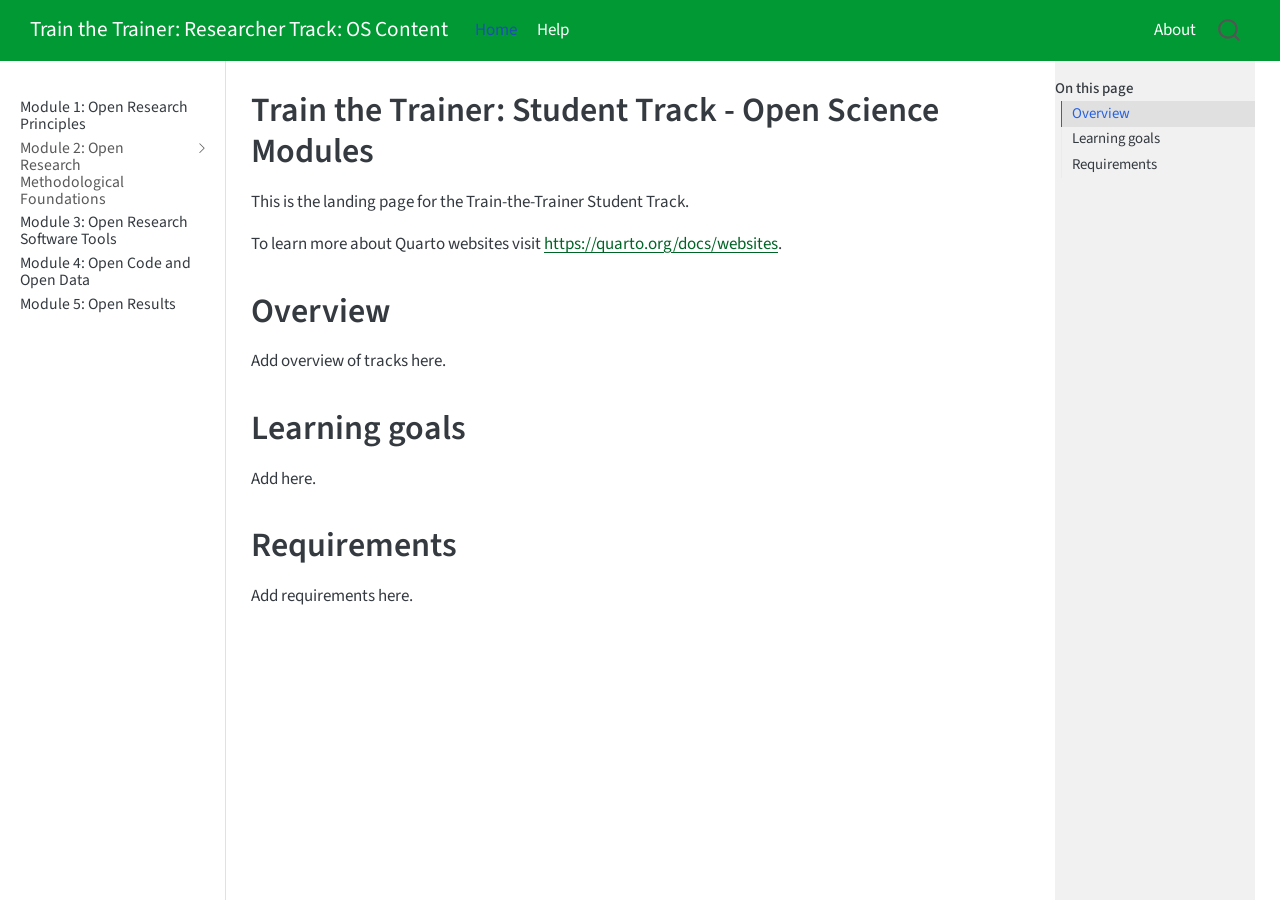
==== index.html @ 18bd87b4 "Built site for gh-pages" ====
<!DOCTYPE html>
<html xmlns="http://www.w3.org/1999/xhtml" lang="en" xml:lang="en"><head>

<meta charset="utf-8">
<meta name="generator" content="quarto-1.10.18">

<meta name="viewport" content="width=device-width, initial-scale=1.0, user-scalable=yes">


<title>Train the Trainer: Student Track - Open Science Modules – Train the Trainer: Researcher Track: OS Content</title>
<style>
/* Default styles provided by pandoc.
** See https://pandoc.org/MANUAL.html#variables-for-html for config info.
*/
span.smallcaps{font-variant: small-caps;}
div.columns{display: flex; gap: 1.5em;}
div.column{flex: auto;}
@media screen {
div.columns{gap: min(4vw, 1.5em);}
div.column{overflow-x: auto;}
}
div.hanging-indent{margin-left: 1.5em; text-indent: -1.5em;}
ul.task-list{list-style: none;}
ul.task-list li input[type="checkbox"] {
  width: 0.8em;
  margin: 0 0.8em 0.2em -1em; /* quarto-specific, see https://github.com/quarto-dev/quarto-cli/issues/4556 */ 
  vertical-align: middle;
}
</style>


<script src="site_libs/quarto-nav/quarto-nav.js"></script>
<script src="site_libs/quarto-nav/headroom.min.js"></script>
<script src="site_libs/clipboard/clipboard.min.js"></script>
<script src="site_libs/quarto-search/autocomplete.umd.js"></script>
<script src="site_libs/quarto-search/fuse.min.js"></script>
<script src="site_libs/quarto-search/quarto-search.js"></script>
<meta name="quarto:offset" content="./">
<script src="site_libs/quarto-html/quarto.js" type="module"></script>
<script src="site_libs/quarto-html/tabsets/tabsets.js" type="module"></script>
<script src="site_libs/quarto-html/popper.min.js"></script>
<script src="site_libs/quarto-html/tippy.umd.min.js"></script>
<script src="site_libs/quarto-html/anchor.min.js"></script>
<link href="site_libs/quarto-html/tippy.css" rel="stylesheet">
<link href="site_libs/quarto-html/quarto-syntax-highlighting-64a204ab8560d761af7679ceaba22944.css" rel="stylesheet" id="quarto-text-highlighting-styles">
<script src="site_libs/bootstrap/bootstrap.min.js"></script>
<link href="site_libs/bootstrap/bootstrap-icons.css" rel="stylesheet">
<link href="site_libs/bootstrap/bootstrap-d5382f61a7c05c0e60b360404eaa31c2.min.css" rel="stylesheet" append-hash="true" id="quarto-bootstrap" data-mode="light">
<script id="quarto-search-options" type="application/json">{
  "location": "navbar",
  "copy-button": false,
  "collapse-after": 3,
  "panel-placement": "end",
  "type": "overlay",
  "limit": 50,
  "keyboard-shortcut": [
    "f",
    "/",
    "s"
  ],
  "show-item-context": false,
  "language": {
    "search-no-results-text": "No results",
    "search-matching-documents-text": "matching documents",
    "search-copy-link-title": "Copy link to search",
    "search-hide-matches-text": "Hide additional matches",
    "search-more-match-text": "more match in this document",
    "search-more-matches-text": "more matches in this document",
    "search-clear-button-title": "Clear",
    "search-text-placeholder": "",
    "search-detached-cancel-button-title": "Cancel",
    "search-submit-button-title": "Submit",
    "search-label": "Search"
  }
}</script>


<link rel="stylesheet" href="website-custom.css">
</head>

<body class="nav-sidebar docked nav-fixed quarto-light">

<div id="quarto-search-results"></div>
  <header id="quarto-header" class="headroom fixed-top">
    <nav class="navbar navbar-expand-lg " data-bs-theme="dark">
      <div class="navbar-container container-fluid">
      <div class="navbar-brand-container mx-auto">
    <a class="navbar-brand" href="./index.html">
    <span class="navbar-title">Train the Trainer: Researcher Track: OS Content</span>
    </a>
  </div>
            <div id="quarto-search" class="" title="Search"></div>
          <button class="navbar-toggler" type="button" data-bs-toggle="collapse" data-bs-target="#navbarCollapse" aria-controls="navbarCollapse" role="menu" aria-expanded="false" aria-label="Toggle navigation" onclick="if (window.quartoToggleHeadroom) { window.quartoToggleHeadroom(); }">
  <span class="navbar-toggler-icon"></span>
</button>
          <div class="collapse navbar-collapse" id="navbarCollapse">
            <ul class="navbar-nav navbar-nav-scroll me-auto">
  <li class="nav-item">
    <a class="nav-link active" href="./index.html" aria-current="page"> 
<span class="menu-text">Home</span></a>
  </li>  
  <li class="nav-item">
    <a class="nav-link" href="./help.html"> 
<span class="menu-text">Help</span></a>
  </li>  
</ul>
            <ul class="navbar-nav navbar-nav-scroll ms-auto">
  <li class="nav-item">
    <a class="nav-link" href="./about.html"> 
<span class="menu-text">About</span></a>
  </li>  
</ul>
          </div> <!-- /navcollapse -->
            <div class="quarto-navbar-tools">
</div>
      </div> <!-- /container-fluid -->
    </nav>
  <nav class="quarto-secondary-nav">
    <div class="container-fluid d-flex">
      <button type="button" class="quarto-btn-toggle btn" data-bs-toggle="collapse" role="button" data-bs-target=".quarto-sidebar-collapse-item" aria-controls="quarto-sidebar" aria-expanded="false" aria-label="Toggle sidebar navigation" onclick="if (window.quartoToggleHeadroom) { window.quartoToggleHeadroom(); }">
        <i class="bi bi-layout-text-sidebar-reverse"></i>
      </button>
        <nav class="quarto-page-breadcrumbs" aria-label="breadcrumb"><ol class="breadcrumb"><li class="breadcrumb-item">Train the Trainer: Student Track - Open Science Modules</li></ol></nav>
        <a class="flex-grow-1" role="navigation" data-bs-toggle="collapse" data-bs-target=".quarto-sidebar-collapse-item" aria-controls="quarto-sidebar" aria-expanded="false" aria-label="Toggle sidebar navigation" onclick="if (window.quartoToggleHeadroom) { window.quartoToggleHeadroom(); }">      
        </a>
    </div>
  </nav>
</header>
<!-- content -->
<div id="quarto-content" class="quarto-container page-columns page-rows-contents page-layout-article page-navbar">
<!-- sidebar -->
  <nav id="quarto-sidebar" class="sidebar collapse collapse-horizontal quarto-sidebar-collapse-item sidebar-navigation docked overflow-auto">
    <div class="sidebar-menu-container"> 
    <ul class="list-unstyled mt-1">
        <li class="sidebar-item sidebar-item-section">
      <span class="sidebar-item-text sidebar-link text-start">
 <span class="menu-text">Module 1: Open Research Principles</span></span>
  </li>
        <li class="sidebar-item sidebar-item-section">
      <div class="sidebar-item-container"> 
            <a class="sidebar-item-text sidebar-link text-start collapsed" data-bs-toggle="collapse" data-bs-target="#quarto-sidebar-section-2" role="navigation" aria-expanded="false">
 <span class="menu-text">Module 2: Open Research Methodological Foundations</span></a>
          <a class="sidebar-item-toggle text-start collapsed" data-bs-toggle="collapse" data-bs-target="#quarto-sidebar-section-2" role="navigation" aria-expanded="false" aria-label="Toggle section">
            <i class="bi bi-chevron-right ms-2"></i>
          </a> 
      </div>
      <ul id="quarto-sidebar-section-2" class="collapse list-unstyled sidebar-section depth1 ">  
          <li class="sidebar-item">
  <div class="sidebar-item-container"> 
  <a href="./materials/OS-M2/OS-M2-S3-Preregistration/OS-M2-S3-Preregistration.html" class="sidebar-item-text sidebar-link">
 <span class="menu-text">2.3. Introduction to Preregistration</span></a>
  </div>
</li>
      </ul>
  </li>
        <li class="sidebar-item sidebar-item-section">
      <span class="sidebar-item-text sidebar-link text-start">
 <span class="menu-text">Module 3: Open Research Software Tools</span></span>
  </li>
        <li class="sidebar-item sidebar-item-section">
      <span class="sidebar-item-text sidebar-link text-start">
 <span class="menu-text">Module 4: Open Code and Open Data</span></span>
  </li>
        <li class="sidebar-item sidebar-item-section">
      <span class="sidebar-item-text sidebar-link text-start">
 <span class="menu-text">Module 5: Open Results</span></span>
  </li>
    </ul>
    </div>
</nav>
<div id="quarto-sidebar-glass" class="quarto-sidebar-collapse-item" data-bs-toggle="collapse" data-bs-target=".quarto-sidebar-collapse-item"></div>
<!-- margin-sidebar -->
    <div id="quarto-margin-sidebar" class="sidebar margin-sidebar">
        <nav id="TOC" role="doc-toc" class="toc-active">
    <h2 id="toc-title">On this page</h2>
   
  <ul>
  <li><a href="#overview" id="toc-overview" class="nav-link active" data-scroll-target="#overview">Overview</a></li>
  <li><a href="#learning-goals" id="toc-learning-goals" class="nav-link" data-scroll-target="#learning-goals">Learning goals</a></li>
  <li><a href="#requirements" id="toc-requirements" class="nav-link" data-scroll-target="#requirements">Requirements</a></li>
  </ul>
</nav>
    </div>
<!-- main -->
<main class="content" id="quarto-document-content">

<header id="title-block-header" class="quarto-title-block default">
<div class="quarto-title">
<h1 class="title">Train the Trainer: Student Track - Open Science Modules</h1>
</div>



<div class="quarto-title-meta">

    
  
    
  </div>
  


</header>


<p>This is the landing page for the Train-the-Trainer Student Track.</p>
<p>To learn more about Quarto websites visit <a href="https://quarto.org/docs/websites" class="uri">https://quarto.org/docs/websites</a>.</p>
<section id="overview" class="level1">
<h1>Overview</h1>
<p>Add overview of tracks here.</p>
</section>
<section id="learning-goals" class="level1">
<h1>Learning goals</h1>
<p>Add here.</p>
</section>
<section id="requirements" class="level1">
<h1>Requirements</h1>
<p>Add requirements here.</p>


</section>

</main> <!-- /main -->
<script id="quarto-html-after-body" type="application/javascript">
  window.document.addEventListener("DOMContentLoaded", function (event) {
    const icon = "";
    const anchorJS = new window.AnchorJS();
    anchorJS.options = {
      placement: 'right',
      icon: icon
    };
    anchorJS.add('.anchored');
    const isCodeAnnotation = (el) => {
      for (const clz of el.classList) {
        if (clz.startsWith('code-annotation-')) {                     
          return true;
        }
      }
      return false;
    }
    const onCopySuccess = function(e) {
      // button target
      const button = e.trigger;
      // don't keep focus
      button.blur();
      // flash "checked"
      button.classList.add('code-copy-button-checked');
      var currentTitle = button.getAttribute("title");
      button.setAttribute("title", "Copied!");
      let tooltip;
      if (window.bootstrap) {
        button.setAttribute("data-bs-toggle", "tooltip");
        button.setAttribute("data-bs-placement", "left");
        button.setAttribute("data-bs-title", "Copied!");
        tooltip = new bootstrap.Tooltip(button, 
          { trigger: "manual", 
            customClass: "code-copy-button-tooltip",
            offset: [0, -8]});
        tooltip.show();    
      }
      setTimeout(function() {
        if (tooltip) {
          tooltip.hide();
          button.removeAttribute("data-bs-title");
          button.removeAttribute("data-bs-toggle");
          button.removeAttribute("data-bs-placement");
        }
        button.setAttribute("title", currentTitle);
        button.classList.remove('code-copy-button-checked');
      }, 1000);
      // clear code selection
      e.clearSelection();
    }
    const getTextToCopy = function(trigger) {
      const outerScaffold = trigger.parentElement.cloneNode(true);
      const codeEl = outerScaffold.querySelector('code');
      for (const childEl of codeEl.children) {
        if (isCodeAnnotation(childEl)) {
          childEl.remove();
        }
      }
      return codeEl.innerText;
    }
    const clipboard = new window.ClipboardJS('.code-copy-button:not([data-in-quarto-modal])', {
      text: getTextToCopy
    });
    clipboard.on('success', onCopySuccess);
    if (window.document.getElementById('quarto-embedded-source-code-modal')) {
      const clipboardModal = new window.ClipboardJS('.code-copy-button[data-in-quarto-modal]', {
        text: getTextToCopy,
        container: window.document.getElementById('quarto-embedded-source-code-modal')
      });
      clipboardModal.on('success', onCopySuccess);
    }
      var localhostRegex = new RegExp(/^(?:http|https):\/\/localhost\:?[0-9]*\//);
      var mailtoRegex = new RegExp(/^mailto:/);
        var filterRegex = new RegExp("https:\/\/lmu-osc\.github\.io\/train-the-trainer-researcher-track-OS\/");
      var isInternal = (href) => {
          return filterRegex.test(href) || localhostRegex.test(href) || mailtoRegex.test(href);
      }
      // Inspect non-navigation links and adorn them if external
     var links = window.document.querySelectorAll('a[href]:not(.nav-link):not(.navbar-brand):not(.toc-action):not(.sidebar-link):not(.sidebar-item-toggle):not(.pagination-link):not(.no-external):not([aria-hidden]):not(.dropdown-item):not(.quarto-navigation-tool):not(.about-link)');
      for (var i=0; i<links.length; i++) {
        const link = links[i];
        if (!isInternal(link.href)) {
          // undo the damage that might have been done by quarto-nav.js in the case of
          // links that we want to consider external
          if (link.dataset.originalHref !== undefined) {
            link.href = link.dataset.originalHref;
          }
        }
      }
    function tippyHover(el, contentFn, onTriggerFn, onUntriggerFn) {
      const config = {
        allowHTML: true,
        maxWidth: 500,
        delay: 100,
        arrow: false,
        appendTo: function(el) {
            return el.parentElement;
        },
        interactive: true,
        interactiveBorder: 10,
        theme: 'quarto',
        placement: 'bottom-start',
      };
      if (contentFn) {
        config.content = contentFn;
      }
      if (onTriggerFn) {
        config.onTrigger = onTriggerFn;
      }
      if (onUntriggerFn) {
        config.onUntrigger = onUntriggerFn;
      }
      window.tippy(el, config); 
    }
    const noterefs = window.document.querySelectorAll('a[role="doc-noteref"]');
    for (var i=0; i<noterefs.length; i++) {
      const ref = noterefs[i];
      tippyHover(ref, function() {
        // use id or data attribute instead here
        let href = ref.getAttribute('data-footnote-href') || ref.getAttribute('href');
        try { href = new URL(href).hash; } catch {}
        const id = href.replace(/^#\/?/, "");
        const note = window.document.getElementById(id);
        if (note) {
          return note.innerHTML;
        } else {
          return "";
        }
      });
    }
    const xrefs = window.document.querySelectorAll('a.quarto-xref');
    const processXRef = (id, note) => {
      // Strip column container classes
      const stripColumnClz = (el) => {
        el.classList.remove("page-full", "page-columns");
        if (el.children) {
          for (const child of el.children) {
            stripColumnClz(child);
          }
        }
      }
      stripColumnClz(note)
      if (id === null || id.startsWith('sec-')) {
        // Special case sections, only their first couple elements
        const container = document.createElement("div");
        if (note.children && note.children.length > 2) {
          container.appendChild(note.children[0].cloneNode(true));
          for (let i = 1; i < note.children.length; i++) {
            const child = note.children[i];
            if (child.tagName === "P" && child.innerText === "") {
              continue;
            } else {
              container.appendChild(child.cloneNode(true));
              break;
            }
          }
          if (window.Quarto?.typesetMath) {
            window.Quarto.typesetMath(container);
          }
          return container.innerHTML
        } else {
          if (window.Quarto?.typesetMath) {
            window.Quarto.typesetMath(note);
          }
          return note.innerHTML;
        }
      } else {
        // Remove any anchor links if they are present
        const anchorLink = note.querySelector('a.anchorjs-link');
        if (anchorLink) {
          anchorLink.remove();
        }
        if (window.Quarto?.typesetMath) {
          window.Quarto.typesetMath(note);
        }
        if (note.classList.contains("callout")) {
          return note.outerHTML;
        } else {
          return note.innerHTML;
        }
      }
    }
    for (var i=0; i<xrefs.length; i++) {
      const xref = xrefs[i];
      tippyHover(xref, undefined, function(instance) {
        instance.disable();
        let url = xref.getAttribute('href');
        let hash = undefined; 
        if (url.startsWith('#')) {
          hash = url;
        } else {
          try { hash = new URL(url).hash; } catch {}
        }
        if (hash) {
          const id = hash.replace(/^#\/?/, "");
          const note = window.document.getElementById(id);
          if (note !== null) {
            try {
              const html = processXRef(id, note.cloneNode(true));
              instance.setContent(html);
            } finally {
              instance.enable();
              instance.show();
            }
          } else {
            // See if we can fetch this
            fetch(url.split('#')[0])
            .then(res => res.text())
            .then(html => {
              const parser = new DOMParser();
              const htmlDoc = parser.parseFromString(html, "text/html");
              const note = htmlDoc.getElementById(id);
              if (note !== null) {
                const html = processXRef(id, note);
                instance.setContent(html);
              } 
            }).finally(() => {
              instance.enable();
              instance.show();
            });
          }
        } else {
          // See if we can fetch a full url (with no hash to target)
          // This is a special case and we should probably do some content thinning / targeting
          fetch(url)
          .then(res => res.text())
          .then(html => {
            const parser = new DOMParser();
            const htmlDoc = parser.parseFromString(html, "text/html");
            const note = htmlDoc.querySelector('main.content');
            if (note !== null) {
              // This should only happen for chapter cross references
              // (since there is no id in the URL)
              // remove the first header
              if (note.children.length > 0 && note.children[0].tagName === "HEADER") {
                note.children[0].remove();
              }
              const html = processXRef(null, note);
              instance.setContent(html);
            } 
          }).finally(() => {
            instance.enable();
            instance.show();
          });
        }
      }, function(instance) {
      });
    }
        let selectedAnnoteEl;
        const selectorForAnnotation = ( cell, annotation) => {
          let cellAttr = 'data-code-cell="' + cell + '"';
          let lineAttr = 'data-code-annotation="' +  annotation + '"';
          const selector = 'span[' + cellAttr + '][' + lineAttr + ']';
          return selector;
        }
        const selectCodeLines = (annoteEl) => {
          const doc = window.document;
          const targetCell = annoteEl.getAttribute("data-target-cell");
          const targetAnnotation = annoteEl.getAttribute("data-target-annotation");
          const annoteSpan = window.document.querySelector(selectorForAnnotation(targetCell, targetAnnotation));
          const lines = annoteSpan.getAttribute("data-code-lines").split(",");
          const lineIds = lines.map((line) => {
            return targetCell + "-" + line;
          })
          let top = null;
          let height = null;
          let parent = null;
          if (lineIds.length > 0) {
              //compute the position of the single el (top and bottom and make a div)
              const el = window.document.getElementById(lineIds[0]);
              top = el.offsetTop;
              height = el.offsetHeight;
              parent = el.parentElement.parentElement;
            if (lineIds.length > 1) {
              const lastEl = window.document.getElementById(lineIds[lineIds.length - 1]);
              const bottom = lastEl.offsetTop + lastEl.offsetHeight;
              height = bottom - top;
            }
            if (top !== null && height !== null && parent !== null) {
              // cook up a div (if necessary) and position it 
              let div = window.document.getElementById("code-annotation-line-highlight");
              if (div === null) {
                div = window.document.createElement("div");
                div.setAttribute("id", "code-annotation-line-highlight");
                div.style.position = 'absolute';
                parent.appendChild(div);
              }
              div.style.top = top - 2 + "px";
              div.style.height = height + 4 + "px";
              div.style.left = 0;
              let gutterDiv = window.document.getElementById("code-annotation-line-highlight-gutter");
              if (gutterDiv === null) {
                gutterDiv = window.document.createElement("div");
                gutterDiv.setAttribute("id", "code-annotation-line-highlight-gutter");
                gutterDiv.style.position = 'absolute';
                const codeCell = window.document.getElementById(targetCell);
                const gutter = codeCell.querySelector('.code-annotation-gutter');
                gutter.appendChild(gutterDiv);
              }
              gutterDiv.style.top = top - 2 + "px";
              gutterDiv.style.height = height + 4 + "px";
            }
            selectedAnnoteEl = annoteEl;
          }
        };
        const unselectCodeLines = () => {
          const elementsIds = ["code-annotation-line-highlight", "code-annotation-line-highlight-gutter"];
          elementsIds.forEach((elId) => {
            const div = window.document.getElementById(elId);
            if (div) {
              div.remove();
            }
          });
          selectedAnnoteEl = undefined;
        };
          // Handle positioning of the toggle
      window.addEventListener(
        "resize",
        throttle(() => {
          elRect = undefined;
          if (selectedAnnoteEl) {
            selectCodeLines(selectedAnnoteEl);
          }
        }, 10)
      );
      function throttle(fn, ms) {
      let throttle = false;
      let timer;
        return (...args) => {
          if(!throttle) { // first call gets through
              fn.apply(this, args);
              throttle = true;
          } else { // all the others get throttled
              if(timer) clearTimeout(timer); // cancel #2
              timer = setTimeout(() => {
                fn.apply(this, args);
                timer = throttle = false;
              }, ms);
          }
        };
      }
        // Attach click handler to the DT
        const annoteDls = window.document.querySelectorAll('dt[data-target-cell]');
        for (const annoteDlNode of annoteDls) {
          annoteDlNode.addEventListener('click', (event) => {
            const clickedEl = event.target;
            if (clickedEl !== selectedAnnoteEl) {
              unselectCodeLines();
              const activeEl = window.document.querySelector('dt[data-target-cell].code-annotation-active');
              if (activeEl) {
                activeEl.classList.remove('code-annotation-active');
              }
              selectCodeLines(clickedEl);
              clickedEl.classList.add('code-annotation-active');
            } else {
              // Unselect the line
              unselectCodeLines();
              clickedEl.classList.remove('code-annotation-active');
            }
          });
        }
    const findCites = (el) => {
      const parentEl = el.parentElement;
      if (parentEl) {
        const cites = parentEl.dataset.cites;
        if (cites) {
          return {
            el,
            cites: cites.split(' ')
          };
        } else {
          return findCites(el.parentElement)
        }
      } else {
        return undefined;
      }
    };
    var bibliorefs = window.document.querySelectorAll('a[role="doc-biblioref"]');
    for (var i=0; i<bibliorefs.length; i++) {
      const ref = bibliorefs[i];
      const citeInfo = findCites(ref);
      if (citeInfo) {
        tippyHover(citeInfo.el, function() {
          var popup = window.document.createElement('div');
          citeInfo.cites.forEach(function(cite) {
            var citeDiv = window.document.createElement('div');
            citeDiv.classList.add('hanging-indent');
            citeDiv.classList.add('csl-entry');
            var biblioDiv = window.document.getElementById('ref-' + cite);
            if (biblioDiv) {
              citeDiv.innerHTML = biblioDiv.innerHTML;
            }
            popup.appendChild(citeDiv);
          });
          return popup.innerHTML;
        });
      }
    }
  });
  </script>
</div> <!-- /content -->




</body></html>
---- site_libs/quarto-html/tippy.css ----
.tippy-box[data-animation=fade][data-state=hidden]{opacity:0}[data-tippy-root]{max-width:calc(100vw - 10px)}.tippy-box{position:relative;background-color:#333;color:#fff;border-radius:4px;font-size:14px;line-height:1.4;white-space:normal;outline:0;transition-property:transform,visibility,opacity}.tippy-box[data-placement^=top]>.tippy-arrow{bottom:0}.tippy-box[data-placement^=top]>.tippy-arrow:before{bottom:-7px;left:0;border-width:8px 8px 0;border-top-color:initial;transform-origin:center top}.tippy-box[data-placement^=bottom]>.tippy-arrow{top:0}.tippy-box[data-placement^=bottom]>.tippy-arrow:before{top:-7px;left:0;border-width:0 8px 8px;border-bottom-color:initial;transform-origin:center bottom}.tippy-box[data-placement^=left]>.tippy-arrow{right:0}.tippy-box[data-placement^=left]>.tippy-arrow:before{border-width:8px 0 8px 8px;border-left-color:initial;right:-7px;transform-origin:center left}.tippy-box[data-placement^=right]>.tippy-arrow{left:0}.tippy-box[data-placement^=right]>.tippy-arrow:before{left:-7px;border-width:8px 8px 8px 0;border-right-color:initial;transform-origin:center right}.tippy-box[data-inertia][data-state=visible]{transition-timing-function:cubic-bezier(.54,1.5,.38,1.11)}.tippy-arrow{width:16px;height:16px;color:#333}.tippy-arrow:before{content:"";position:absolute;border-color:transparent;border-style:solid}.tippy-content{position:relative;padding:5px 9px;z-index:1}
---- site_libs/quarto-html/quarto-syntax-highlighting-64a204ab8560d761af7679ceaba22944.css ----
/* quarto syntax highlight colors */
:root {
  --quarto-hl-ot-color: #003B4F;
  --quarto-hl-at-color: #657422;
  --quarto-hl-ss-color: #20794D;
  --quarto-hl-an-color: #5E5E5E;
  --quarto-hl-fu-color: #4758AB;
  --quarto-hl-st-color: #20794D;
  --quarto-hl-cf-color: #003B4F;
  --quarto-hl-op-color: #5E5E5E;
  --quarto-hl-er-color: #AD0000;
  --quarto-hl-bn-color: #AD0000;
  --quarto-hl-al-color: #AD0000;
  --quarto-hl-va-color: #111111;
  --quarto-hl-bu-color: inherit;
  --quarto-hl-ex-color: inherit;
  --quarto-hl-pp-color: #AD0000;
  --quarto-hl-in-color: #5E5E5E;
  --quarto-hl-vs-color: #20794D;
  --quarto-hl-wa-color: #5E5E5E;
  --quarto-hl-do-color: #5E5E5E;
  --quarto-hl-im-color: #00769E;
  --quarto-hl-ch-color: #20794D;
  --quarto-hl-dt-color: #AD0000;
  --quarto-hl-fl-color: #AD0000;
  --quarto-hl-co-color: #5E5E5E;
  --quarto-hl-cv-color: #5E5E5E;
  --quarto-hl-cn-color: #8f5902;
  --quarto-hl-sc-color: #5E5E5E;
  --quarto-hl-dv-color: #AD0000;
  --quarto-hl-kw-color: #003B4F;
}

/* other quarto variables */
:root {
  --quarto-font-monospace: SFMono-Regular, Menlo, Monaco, Consolas, "Liberation Mono", "Courier New", monospace;
}

/* syntax highlight based on Pandoc's rules */
pre > code.sourceCode > span {
  color: #003B4F;
}

code.sourceCode > span {
  color: #003B4F;
}

div.sourceCode,
div.sourceCode pre.sourceCode {
  color: #003B4F;
}

/* Normal */
code span {
  color: #003B4F;
}

/* Alert */
code span.al {
  color: #AD0000;
  font-style: inherit;
}

/* Annotation */
code span.an {
  color: #5E5E5E;
  font-style: inherit;
}

/* Attribute */
code span.at {
  color: #657422;
  font-style: inherit;
}

/* BaseN */
code span.bn {
  color: #AD0000;
  font-style: inherit;
}

/* BuiltIn */
code span.bu {
  font-style: inherit;
}

/* ControlFlow */
code span.cf {
  color: #003B4F;
  font-weight: bold;
  font-style: inherit;
}

/* Char */
code span.ch {
  color: #20794D;
  font-style: inherit;
}

/* Constant */
code span.cn {
  color: #8f5902;
  font-style: inherit;
}

/* Comment */
code span.co {
  color: #5E5E5E;
  font-style: inherit;
}

/* CommentVar */
code span.cv {
  color: #5E5E5E;
  font-style: italic;
}

/* Documentation */
code span.do {
  color: #5E5E5E;
  font-style: italic;
}

/* DataType */
code span.dt {
  color: #AD0000;
  font-style: inherit;
}

/* DecVal */
code span.dv {
  color: #AD0000;
  font-style: inherit;
}

/* Error */
code span.er {
  color: #AD0000;
  font-style: inherit;
}

/* Extension */
code span.ex {
  font-style: inherit;
}

/* Float */
code span.fl {
  color: #AD0000;
  font-style: inherit;
}

/* Function */
code span.fu {
  color: #4758AB;
  font-style: inherit;
}

/* Import */
code span.im {
  color: #00769E;
  font-style: inherit;
}

/* Information */
code span.in {
  color: #5E5E5E;
  font-style: inherit;
}

/* Keyword */
code span.kw {
  color: #003B4F;
  font-weight: bold;
  font-style: inherit;
}

/* Operator */
code span.op {
  color: #5E5E5E;
  font-style: inherit;
}

/* Other */
code span.ot {
  color: #003B4F;
  font-style: inherit;
}

/* Preprocessor */
code span.pp {
  color: #AD0000;
  font-style: inherit;
}

/* SpecialChar */
code span.sc {
  color: #5E5E5E;
  font-style: inherit;
}

/* SpecialString */
code span.ss {
  color: #20794D;
  font-style: inherit;
}

/* String */
code span.st {
  color: #20794D;
  font-style: inherit;
}

/* Variable */
code span.va {
  color: #111111;
  font-style: inherit;
}

/* VerbatimString */
code span.vs {
  color: #20794D;
  font-style: inherit;
}

/* Warning */
code span.wa {
  color: #5E5E5E;
  font-style: italic;
}

.prevent-inlining {
  content: "</";
}

/*# sourceMappingURL=9d8d5bb603a83b8298b89080a598c93b.css.map */
---- website-custom.css ----
/* css styles */


/* Style the top navbar */
.navbar {
  background-color: #009933;
}

.navbar a {
  color: white;
}

.navbar a:hover {
  background-color: #388e3c;
  color: white;
}

/* Style the left sidebar */
.sidebar {
  background-color: #f1f1f1;
}

/* Sidebar link colour when hovering */
.sidebar nav a:hover {
  background-color: #e0e0e0;
    color: #000;
}

/* Sidebar link colour for active link */
.sidebar nav .active {
  background-color: #e0e0e0;
    color: #006426; 
}

/* Global link styling */
a {
  color: #006426;        /* Default link color */
      /*text-decoration: none;    Removes underline by default */
}
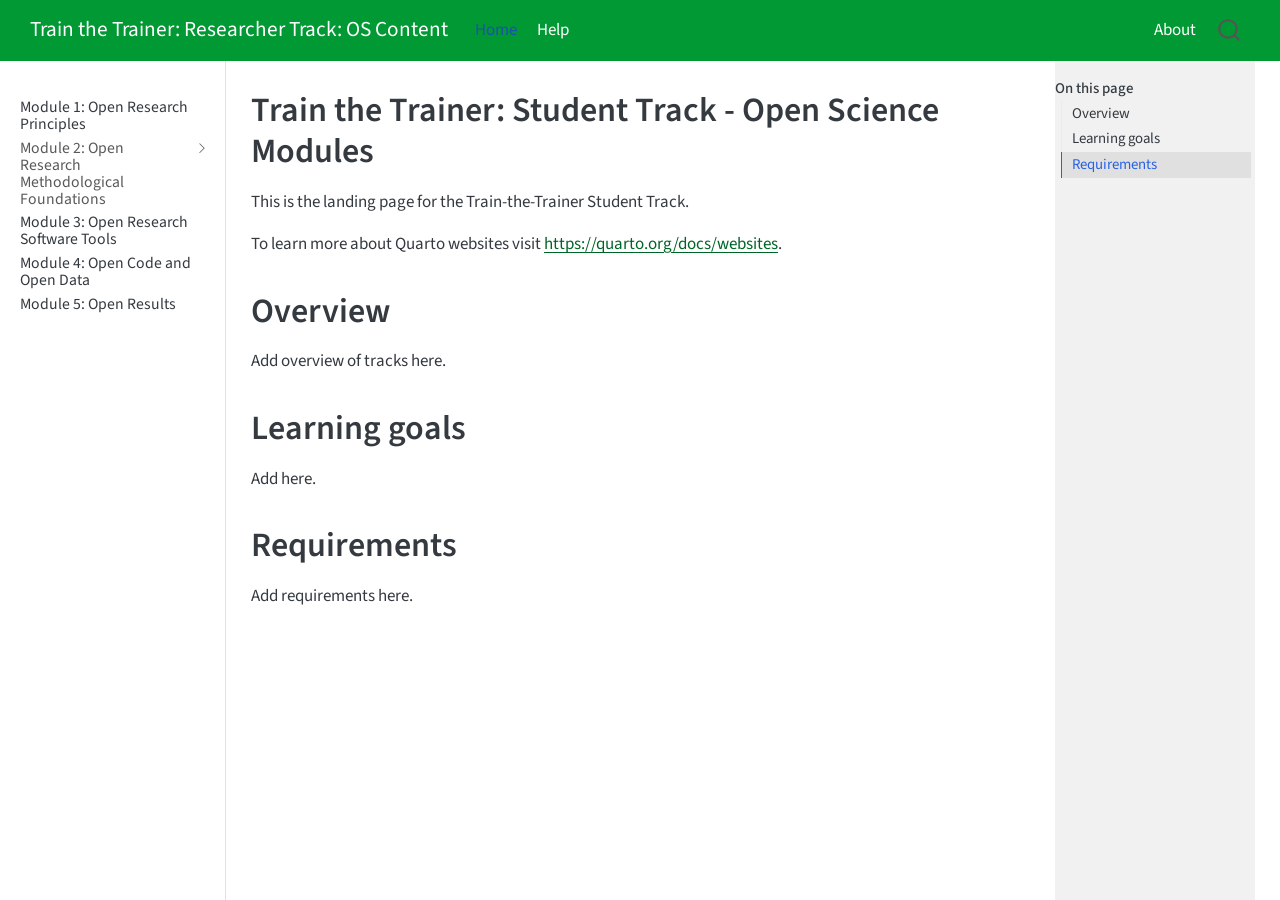
==== commit 0e7f0fbd: "Built site for gh-pages" ====
--- a/index.html
+++ b/index.html
@@ -2,7 +2,7 @@
 <html xmlns="http://www.w3.org/1999/xhtml" lang="en" xml:lang="en"><head>
 
 <meta charset="utf-8">
-<meta name="generator" content="quarto-1.10.18">
+<meta name="generator" content="quarto-1.11.9">
 
 <meta name="viewport" content="width=device-width, initial-scale=1.0, user-scalable=yes">
 
@@ -38,14 +38,15 @@
 <meta name="quarto:offset" content="./">
 <script src="site_libs/quarto-html/quarto.js" type="module"></script>
 <script src="site_libs/quarto-html/tabsets/tabsets.js" type="module"></script>
+<script src="site_libs/quarto-html/scrollable-regions/scrollable-regions.js" type="module"></script>
 <script src="site_libs/quarto-html/popper.min.js"></script>
 <script src="site_libs/quarto-html/tippy.umd.min.js"></script>
 <script src="site_libs/quarto-html/anchor.min.js"></script>
 <link href="site_libs/quarto-html/tippy.css" rel="stylesheet">
-<link href="site_libs/quarto-html/quarto-syntax-highlighting-64a204ab8560d761af7679ceaba22944.css" rel="stylesheet" id="quarto-text-highlighting-styles">
+<link href="site_libs/quarto-html/quarto-syntax-highlighting-63b5708e65d6cd79cd7618c58d0c21e7.css" rel="stylesheet" id="quarto-text-highlighting-styles">
 <script src="site_libs/bootstrap/bootstrap.min.js"></script>
 <link href="site_libs/bootstrap/bootstrap-icons.css" rel="stylesheet">
-<link href="site_libs/bootstrap/bootstrap-d5382f61a7c05c0e60b360404eaa31c2.min.css" rel="stylesheet" append-hash="true" id="quarto-bootstrap" data-mode="light">
+<link href="site_libs/bootstrap/bootstrap-2472aaa52f0fa69a5629502b24c14787.min.css" rel="stylesheet" append-hash="true" id="quarto-bootstrap" data-mode="light">
 <script id="quarto-search-options" type="application/json">{
   "location": "navbar",
   "copy-button": false,
@@ -78,19 +79,18 @@
 <link rel="stylesheet" href="website-custom.css">
 </head>
 
-<body class="nav-sidebar docked nav-fixed quarto-light">
+<body class="nav-sidebar docked nav-fixed quarto-light"><a id="quarto-skip-link" class="visually-hidden-focusable" href="#quarto-document-content">Skip to main content</a>
 
 <div id="quarto-search-results"></div>
   <header id="quarto-header" class="headroom fixed-top">
-    <nav class="navbar navbar-expand-lg " data-bs-theme="dark">
+    <nav class="navbar navbar-expand-lg " data-bs-theme="dark" aria-label="Site">
       <div class="navbar-container container-fluid">
       <div class="navbar-brand-container mx-auto">
     <a class="navbar-brand" href="./index.html">
     <span class="navbar-title">Train the Trainer: Researcher Track: OS Content</span>
     </a>
   </div>
-            <div id="quarto-search" class="" title="Search"></div>
-          <button class="navbar-toggler" type="button" data-bs-toggle="collapse" data-bs-target="#navbarCollapse" aria-controls="navbarCollapse" role="menu" aria-expanded="false" aria-label="Toggle navigation" onclick="if (window.quartoToggleHeadroom) { window.quartoToggleHeadroom(); }">
+          <button class="navbar-toggler" type="button" data-bs-toggle="collapse" data-bs-target="#navbarCollapse" aria-controls="navbarCollapse" aria-expanded="false" aria-label="Toggle navigation" onclick="if (window.quartoToggleHeadroom) { window.quartoToggleHeadroom(); }">
   <span class="navbar-toggler-icon"></span>
 </button>
           <div class="collapse navbar-collapse" id="navbarCollapse">
@@ -113,15 +113,16 @@
           </div> <!-- /navcollapse -->
             <div class="quarto-navbar-tools">
 </div>
+            <div id="quarto-search" class="" title="Search"></div>
       </div> <!-- /container-fluid -->
     </nav>
-  <nav class="quarto-secondary-nav">
+  <nav class="quarto-secondary-nav" aria-label="Toolbar">
     <div class="container-fluid d-flex">
       <button type="button" class="quarto-btn-toggle btn" data-bs-toggle="collapse" role="button" data-bs-target=".quarto-sidebar-collapse-item" aria-controls="quarto-sidebar" aria-expanded="false" aria-label="Toggle sidebar navigation" onclick="if (window.quartoToggleHeadroom) { window.quartoToggleHeadroom(); }">
         <i class="bi bi-layout-text-sidebar-reverse"></i>
       </button>
-        <nav class="quarto-page-breadcrumbs" aria-label="breadcrumb"><ol class="breadcrumb"><li class="breadcrumb-item">Train the Trainer: Student Track - Open Science Modules</li></ol></nav>
-        <a class="flex-grow-1" role="navigation" data-bs-toggle="collapse" data-bs-target=".quarto-sidebar-collapse-item" aria-controls="quarto-sidebar" aria-expanded="false" aria-label="Toggle sidebar navigation" onclick="if (window.quartoToggleHeadroom) { window.quartoToggleHeadroom(); }">      
+        <nav class="quarto-page-breadcrumbs" aria-label="Breadcrumbs"><ol class="breadcrumb"><li class="breadcrumb-item">Train the Trainer: Student Track - Open Science Modules</li></ol></nav>
+        <a class="flex-grow-1" data-bs-toggle="collapse" data-bs-target=".quarto-sidebar-collapse-item" onclick="if (window.quartoToggleHeadroom) { window.quartoToggleHeadroom(); }">      
         </a>
     </div>
   </nav>
@@ -129,7 +130,7 @@
 <!-- content -->
 <div id="quarto-content" class="quarto-container page-columns page-rows-contents page-layout-article page-navbar">
 <!-- sidebar -->
-  <nav id="quarto-sidebar" class="sidebar collapse collapse-horizontal quarto-sidebar-collapse-item sidebar-navigation docked overflow-auto">
+  <nav id="quarto-sidebar" class="sidebar collapse collapse-horizontal quarto-sidebar-collapse-item sidebar-navigation docked overflow-auto" aria-label="Section">
     <div class="sidebar-menu-container"> 
     <ul class="list-unstyled mt-1">
         <li class="sidebar-item sidebar-item-section">
@@ -138,13 +139,10 @@
   </li>
         <li class="sidebar-item sidebar-item-section">
       <div class="sidebar-item-container"> 
-            <a class="sidebar-item-text sidebar-link text-start collapsed" data-bs-toggle="collapse" data-bs-target="#quarto-sidebar-section-2" role="navigation" aria-expanded="false">
- <span class="menu-text">Module 2: Open Research Methodological Foundations</span></a>
-          <a class="sidebar-item-toggle text-start collapsed" data-bs-toggle="collapse" data-bs-target="#quarto-sidebar-section-2" role="navigation" aria-expanded="false" aria-label="Toggle section">
-            <i class="bi bi-chevron-right ms-2"></i>
-          </a> 
+            <button type="button" class="sidebar-item-text sidebar-item-toggle sidebar-link text-start collapsed" data-bs-toggle="collapse" data-bs-target="#quarto-sidebar-section-2" aria-controls="quarto-sidebar-section-2" aria-expanded="false">
+ <span class="menu-text" id="quarto-sidebar-section-2-label">Module 2: Open Research Methodological Foundations</span><i class="bi bi-chevron-right" aria-hidden="true"></i></button>
       </div>
-      <ul id="quarto-sidebar-section-2" class="collapse list-unstyled sidebar-section depth1 ">  
+      <ul id="quarto-sidebar-section-2" aria-labelledby="quarto-sidebar-section-2-label" class="collapse list-unstyled sidebar-section depth1 ">  
           <li class="sidebar-item">
   <div class="sidebar-item-container"> 
   <a href="./materials/OS-M2/OS-M2-S3-Preregistration/OS-M2-S3-Preregistration.html" class="sidebar-item-text sidebar-link">
@@ -171,7 +169,7 @@
 <div id="quarto-sidebar-glass" class="quarto-sidebar-collapse-item" data-bs-toggle="collapse" data-bs-target=".quarto-sidebar-collapse-item"></div>
 <!-- margin-sidebar -->
     <div id="quarto-margin-sidebar" class="sidebar margin-sidebar">
-        <nav id="TOC" role="doc-toc" class="toc-active">
+        <nav id="TOC" role="doc-toc" aria-labelledby="toc-title" class="toc-active">
     <h2 id="toc-title">On this page</h2>
    
   <ul>
@@ -182,7 +180,7 @@
 </nav>
     </div>
 <!-- main -->
-<main class="content" id="quarto-document-content">
+<main class="content" id="quarto-document-content" tabindex="-1">
 
 <header id="title-block-header" class="quarto-title-block default">
 <div class="quarto-title">
@@ -299,7 +297,8 @@
           return filterRegex.test(href) || localhostRegex.test(href) || mailtoRegex.test(href);
       }
       // Inspect non-navigation links and adorn them if external
-     var links = window.document.querySelectorAll('a[href]:not(.nav-link):not(.navbar-brand):not(.toc-action):not(.sidebar-link):not(.sidebar-item-toggle):not(.pagination-link):not(.no-external):not([aria-hidden]):not(.dropdown-item):not(.quarto-navigation-tool):not(.about-link)');
+      window.quartoDecorateExternalLinks = function (root) {
+     var links = (root || window.document).querySelectorAll('a[href]:not(.nav-link):not(.navbar-brand):not(.toc-action):not(.sidebar-link):not(.sidebar-item-toggle):not(.pagination-link):not(.no-external):not([aria-hidden]):not(.dropdown-item):not(.quarto-navigation-tool):not(.about-link)');
       for (var i=0; i<links.length; i++) {
         const link = links[i];
         if (!isInternal(link.href)) {
@@ -308,8 +307,69 @@
           if (link.dataset.originalHref !== undefined) {
             link.href = link.dataset.originalHref;
           }
-        }
-      }
+          if (!link.classList.contains('no-external-icon')) {
+          }
+        }
+      }
+      };
+      window.quartoDecorateExternalLinks(window.document);
+    // Esc closes the popup (WCAG 1.4.13) and focus leaving both trigger and
+    // popup closes it (WCAG 2.4.11); tippy handles neither for interactive popups.
+    const hideOnEscAndFocusOut = {
+      name: 'hideOnEscAndFocusOut',
+      defaultValue: true,
+      fn(instance) {
+        const dismiss = () => {
+          // A show scheduled by the trigger delay would otherwise reopen it
+          instance.clearDelayTimeouts();
+          instance.hide();
+        };
+        const onKeyDown = (event) => {
+          if (event.key !== 'Escape') {
+            return;
+          }
+          // Keep Esc from also reaching page handlers (e.g. reveal.js overview),
+          // except an open reveal.js slide menu, which Esc should close too.
+          // The menu handles keys only when its keyboard option is on.
+          const menuHandlesEsc = window.Reveal?.getPlugin?.('menu')?.isOpen() &&
+            window.Reveal.getConfig().menu?.keyboard !== false;
+          if (!menuHandlesEsc) {
+            event.stopPropagation();
+          }
+          if (instance.popper.contains(window.document.activeElement)) {
+            // Disabled while refocusing so the focus trigger does not reopen it
+            instance.disable();
+            instance.reference.focus();
+            instance.enable();
+          }
+          dismiss();
+        };
+        const onFocusOut = (event) => {
+          const target = event.relatedTarget;
+          if (target && !instance.reference.contains(target) &&
+              !instance.popper.contains(target)) {
+            dismiss();
+          }
+        };
+        // On the trigger too: a click trigger (code-annotations: select) has no
+        // blur handling. Attached for the instance's lifetime so leaving the
+        // trigger also cancels a show still pending on the trigger delay.
+        instance.reference.addEventListener('focusout', onFocusOut);
+        return {
+          onShow() {
+            window.document.addEventListener('keydown', onKeyDown, true);
+            instance.popper.addEventListener('focusout', onFocusOut);
+          },
+          onHide() {
+            window.document.removeEventListener('keydown', onKeyDown, true);
+            instance.popper.removeEventListener('focusout', onFocusOut);
+          },
+          onDestroy() {
+            instance.reference.removeEventListener('focusout', onFocusOut);
+          },
+        };
+      },
+    };
     function tippyHover(el, contentFn, onTriggerFn, onUntriggerFn) {
       const config = {
         allowHTML: true,
@@ -323,6 +383,7 @@
         interactiveBorder: 10,
         theme: 'quarto',
         placement: 'bottom-start',
+        plugins: [hideOnEscAndFocusOut],
       };
       if (contentFn) {
         config.content = contentFn;
@@ -485,44 +546,54 @@
           const lineIds = lines.map((line) => {
             return targetCell + "-" + line;
           })
-          let top = null;
-          let height = null;
-          let parent = null;
+          // Each band is positioned against its own containing block, which is
+          // not the offsetParent of the lines, so place it from client rects.
+          const placeBand = (band, firstEl, lastEl, codeBlock) => {
+            const container = band.offsetParent;
+            if (container === null) {
+              return;
+            }
+            const containerRect = container.getBoundingClientRect();
+            // Reveal.js scales slides with a transform, so convert client
+            // pixels back to the CSS pixels of the container.
+            const scale = containerRect.height / container.offsetHeight || 1;
+            const firstRect = firstEl.getBoundingClientRect();
+            const lastRect = lastEl.getBoundingClientRect();
+            const top = (firstRect.top - containerRect.top) / scale - container.clientTop + container.scrollTop;
+            const height = (lastRect.bottom - firstRect.top) / scale;
+            band.style.top = top - 2 + "px";
+            band.style.height = height + 4 + "px";
+            if (codeBlock) {
+              // Without the copy button wrapper, the containing block is wider
+              // than the code block, so span the code block explicitly.
+              const blockRect = codeBlock.getBoundingClientRect();
+              band.style.left = (blockRect.left - containerRect.left) / scale - container.clientLeft + container.scrollLeft + "px";
+              band.style.width = blockRect.width / scale + "px";
+            }
+          };
           if (lineIds.length > 0) {
-              //compute the position of the single el (top and bottom and make a div)
-              const el = window.document.getElementById(lineIds[0]);
-              top = el.offsetTop;
-              height = el.offsetHeight;
-              parent = el.parentElement.parentElement;
-            if (lineIds.length > 1) {
-              const lastEl = window.document.getElementById(lineIds[lineIds.length - 1]);
-              const bottom = lastEl.offsetTop + lastEl.offsetHeight;
-              height = bottom - top;
-            }
-            if (top !== null && height !== null && parent !== null) {
-              // cook up a div (if necessary) and position it 
-              let div = window.document.getElementById("code-annotation-line-highlight");
-              if (div === null) {
-                div = window.document.createElement("div");
-                div.setAttribute("id", "code-annotation-line-highlight");
-                div.style.position = 'absolute';
-                parent.appendChild(div);
-              }
-              div.style.top = top - 2 + "px";
-              div.style.height = height + 4 + "px";
-              div.style.left = 0;
-              let gutterDiv = window.document.getElementById("code-annotation-line-highlight-gutter");
-              if (gutterDiv === null) {
-                gutterDiv = window.document.createElement("div");
-                gutterDiv.setAttribute("id", "code-annotation-line-highlight-gutter");
-                gutterDiv.style.position = 'absolute';
-                const codeCell = window.document.getElementById(targetCell);
-                const gutter = codeCell.querySelector('.code-annotation-gutter');
-                gutter.appendChild(gutterDiv);
-              }
-              gutterDiv.style.top = top - 2 + "px";
-              gutterDiv.style.height = height + 4 + "px";
-            }
+            const el = window.document.getElementById(lineIds[0]);
+            const lastEl = window.document.getElementById(lineIds[lineIds.length - 1]);
+            const parent = el.parentElement.parentElement;
+            // cook up a div (if necessary) and position it
+            let div = window.document.getElementById("code-annotation-line-highlight");
+            if (div === null) {
+              div = window.document.createElement("div");
+              div.setAttribute("id", "code-annotation-line-highlight");
+              div.style.position = 'absolute';
+              parent.appendChild(div);
+            }
+            placeBand(div, el, lastEl, parent.closest("div.sourceCode") || parent);
+            let gutterDiv = window.document.getElementById("code-annotation-line-highlight-gutter");
+            if (gutterDiv === null) {
+              gutterDiv = window.document.createElement("div");
+              gutterDiv.setAttribute("id", "code-annotation-line-highlight-gutter");
+              gutterDiv.style.position = 'absolute';
+              const codeCell = window.document.getElementById(targetCell);
+              const gutter = codeCell.querySelector('.code-annotation-gutter');
+              gutter.appendChild(gutterDiv);
+            }
+            placeBand(gutterDiv, el, lastEl);
             selectedAnnoteEl = annoteEl;
           }
         };
@@ -621,6 +692,9 @@
     }
   });
   </script>
+  <script type="application/javascript">
+  window.quartoScrollableRegionsLabels = {"code":"Scrollable code","output":"Scrollable output"};
+  </script>
 </div> <!-- /content -->
 
 
--- a/site_libs/quarto-html/quarto-syntax-highlighting-63b5708e65d6cd79cd7618c58d0c21e7.css
+++ b/site_libs/quarto-html/quarto-syntax-highlighting-63b5708e65d6cd79cd7618c58d0c21e7.css
@@ -0,0 +1,236 @@
+/* quarto syntax highlight colors */
+:root {
+  --quarto-hl-ot-color: #003B4F;
+  --quarto-hl-at-color: #657422;
+  --quarto-hl-ss-color: #20794D;
+  --quarto-hl-an-color: #5E5E5E;
+  --quarto-hl-fu-color: #4758AB;
+  --quarto-hl-st-color: #20794D;
+  --quarto-hl-cf-color: #003B4F;
+  --quarto-hl-op-color: #5E5E5E;
+  --quarto-hl-er-color: #AD0000;
+  --quarto-hl-bn-color: #AD0000;
+  --quarto-hl-al-color: #AD0000;
+  --quarto-hl-va-color: #111111;
+  --quarto-hl-bu-color: inherit;
+  --quarto-hl-ex-color: inherit;
+  --quarto-hl-pp-color: #AD0000;
+  --quarto-hl-in-color: #5E5E5E;
+  --quarto-hl-vs-color: #20794D;
+  --quarto-hl-wa-color: #5E5E5E;
+  --quarto-hl-do-color: #5E5E5E;
+  --quarto-hl-im-color: #00769E;
+  --quarto-hl-ch-color: #20794D;
+  --quarto-hl-dt-color: #AD0000;
+  --quarto-hl-fl-color: #AD0000;
+  --quarto-hl-co-color: #5E5E5E;
+  --quarto-hl-cv-color: #5E5E5E;
+  --quarto-hl-cn-color: #8f5902;
+  --quarto-hl-sc-color: #5E5E5E;
+  --quarto-hl-dv-color: #AD0000;
+  --quarto-hl-kw-color: #003B4F;
+}
+
+/* other quarto variables */
+:root {
+  --quarto-font-monospace: SFMono-Regular, Menlo, Monaco, Consolas, "Liberation Mono", "Courier New", monospace;
+}
+
+/* syntax highlight based on Pandoc's rules */
+pre > code.sourceCode > span {
+  color: #003B4F;
+}
+
+code.sourceCode > span {
+  color: #003B4F;
+}
+
+div.sourceCode,
+div.sourceCode pre.sourceCode {
+  color: #003B4F;
+}
+
+/* Normal */
+code span {
+  color: #003B4F;
+}
+
+/* Alert */
+code span.al {
+  color: #AD0000;
+  font-style: inherit;
+}
+
+/* Annotation */
+code span.an {
+  color: #5E5E5E;
+  font-style: inherit;
+}
+
+/* Attribute */
+code span.at {
+  color: #657422;
+  font-style: inherit;
+}
+
+/* BaseN */
+code span.bn {
+  color: #AD0000;
+  font-style: inherit;
+}
+
+/* BuiltIn */
+code span.bu {
+  font-style: inherit;
+}
+
+/* ControlFlow */
+code span.cf {
+  color: #003B4F;
+  font-weight: bold;
+  font-style: inherit;
+}
+
+/* Char */
+code span.ch {
+  color: #20794D;
+  font-style: inherit;
+}
+
+/* Constant */
+code span.cn {
+  color: #8f5902;
+  font-style: inherit;
+}
+
+/* Comment */
+code span.co {
+  color: #5E5E5E;
+  font-style: inherit;
+}
+
+/* CommentVar */
+code span.cv {
+  color: #5E5E5E;
+  font-style: italic;
+}
+
+/* Documentation */
+code span.do {
+  color: #5E5E5E;
+  font-style: italic;
+}
+
+/* DataType */
+code span.dt {
+  color: #AD0000;
+  font-style: inherit;
+}
+
+/* DecVal */
+code span.dv {
+  color: #AD0000;
+  font-style: inherit;
+}
+
+/* Error */
+code span.er {
+  color: #AD0000;
+  font-style: inherit;
+}
+
+/* Extension */
+code span.ex {
+  font-style: inherit;
+}
+
+/* Float */
+code span.fl {
+  color: #AD0000;
+  font-style: inherit;
+}
+
+/* Function */
+code span.fu {
+  color: #4758AB;
+  font-style: inherit;
+}
+
+/* Import */
+code span.im {
+  color: #00769E;
+  font-style: inherit;
+}
+
+/* Information */
+code span.in {
+  color: #5E5E5E;
+  font-style: inherit;
+}
+
+/* Keyword */
+code span.kw {
+  color: #003B4F;
+  font-weight: bold;
+  font-style: inherit;
+}
+
+/* Operator */
+code span.op {
+  color: #5E5E5E;
+  font-style: inherit;
+}
+
+/* Other */
+code span.ot {
+  color: #003B4F;
+  font-style: inherit;
+}
+
+/* Preprocessor */
+code span.pp {
+  color: #AD0000;
+  font-style: inherit;
+}
+
+/* SpecialChar */
+code span.sc {
+  color: #5E5E5E;
+  font-style: inherit;
+}
+
+/* SpecialString */
+code span.ss {
+  color: #20794D;
+  font-style: inherit;
+}
+
+/* String */
+code span.st {
+  color: #20794D;
+  font-style: inherit;
+}
+
+/* Variable */
+code span.va {
+  color: #111111;
+  font-style: inherit;
+}
+
+/* VerbatimString */
+code span.vs {
+  color: #20794D;
+  font-style: inherit;
+}
+
+/* Warning */
+code span.wa {
+  color: #5E5E5E;
+  font-style: italic;
+}
+
+.prevent-inlining {
+  content: "</";
+}
+
+/*# sourceMappingURL=054cc16b9e9817627be6994582d2ffb5.css.map */
